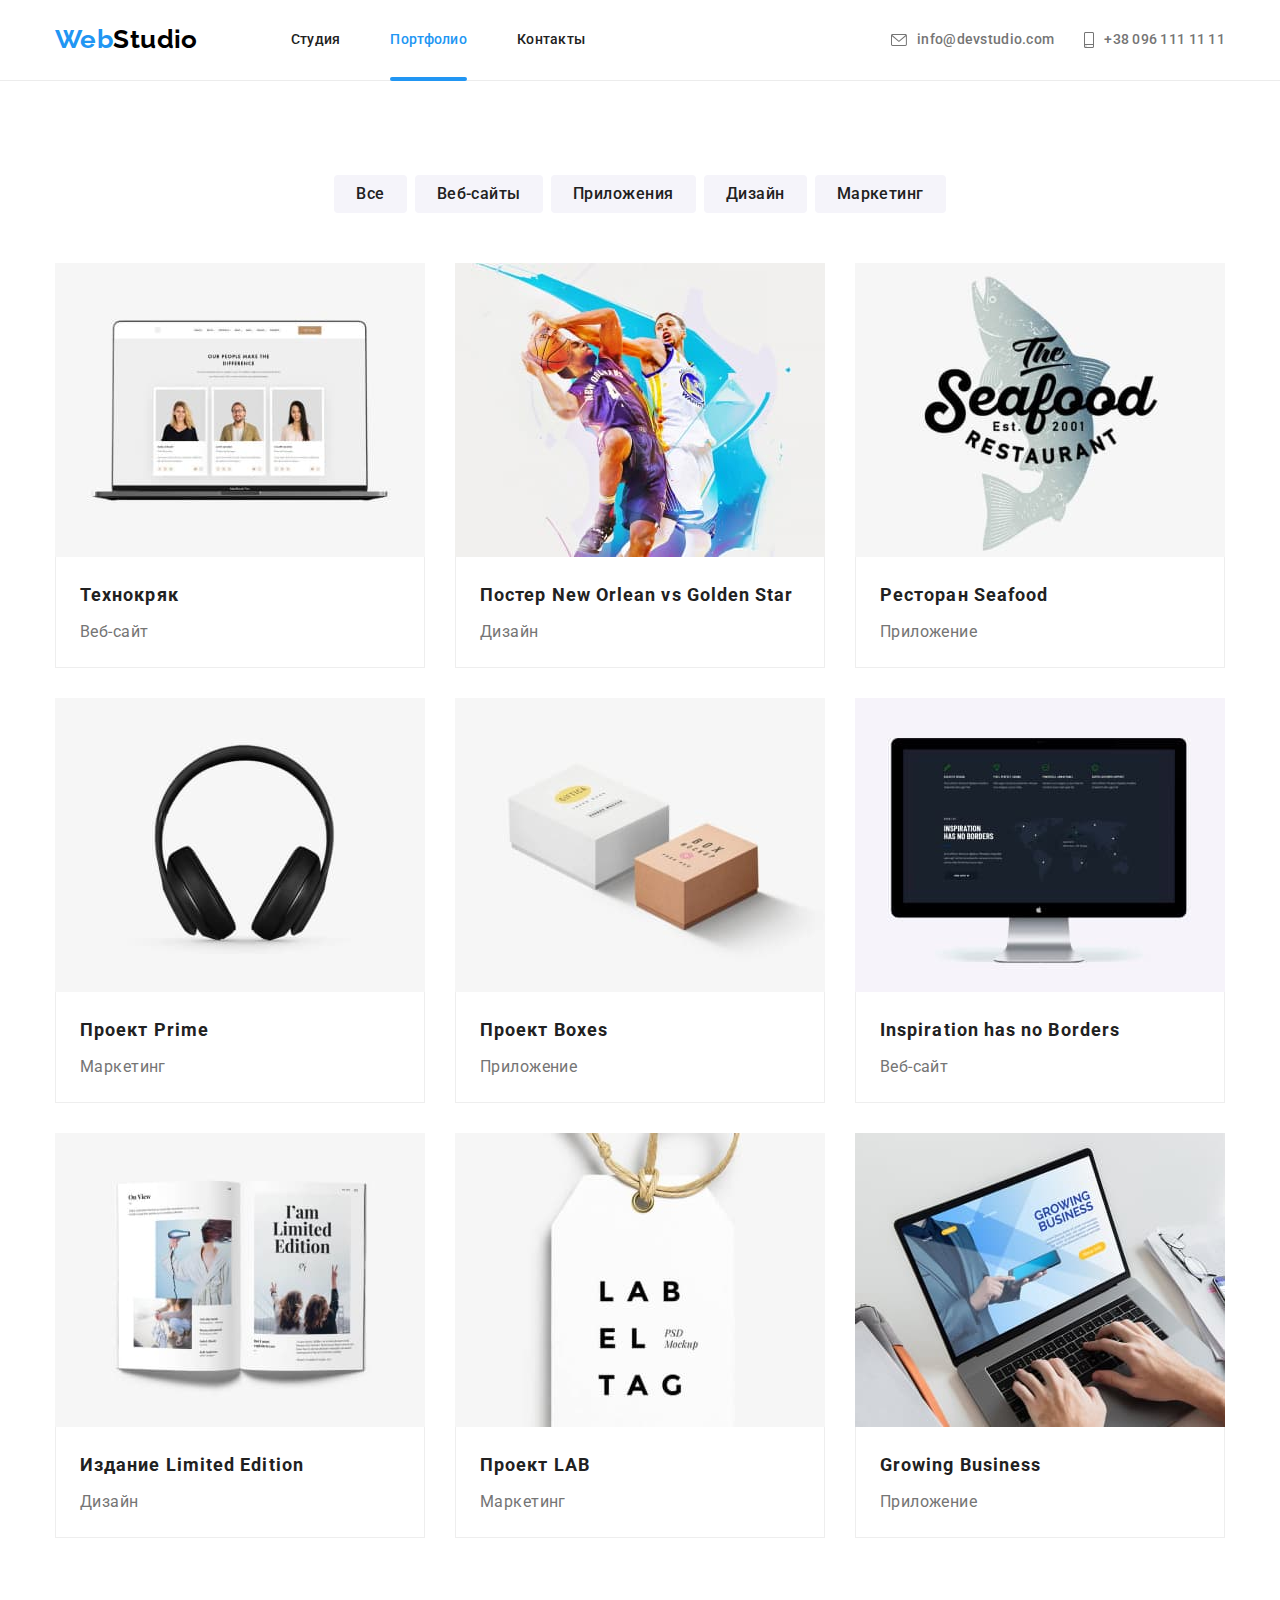
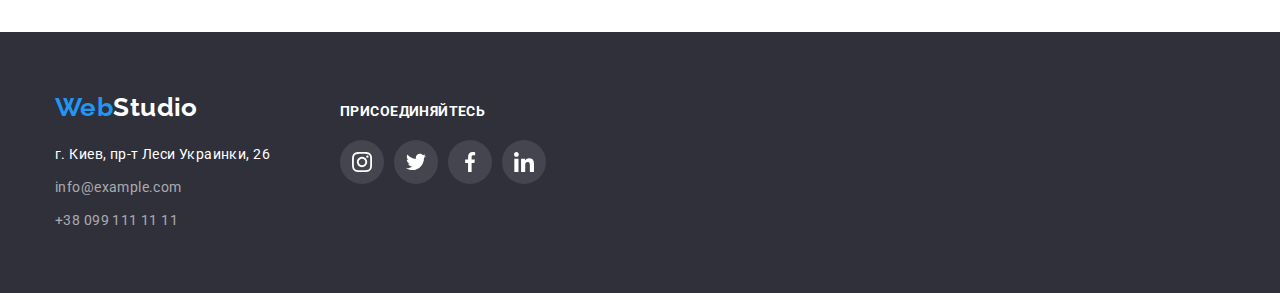
==== portfolio.html @ 89143c8e "start home work 6" ====
<!DOCTYPE html>
<html lang="ru">
    <head>
        <meta charset="UTF-8" />
        <meta http-equiv="X-UA-Compatible" content="IE=edge" />
        <meta name="viewport" content="width=device-width, initial-scale=1.0" />
        <title>PORTFOLIO</title>
        <link rel="preconnect" href="https://fonts.googleapis.com" />
        <link rel="preconnect" href="https://fonts.gstatic.com" crossorigin />
        <link
            href="https://fonts.googleapis.com/css2?family=Raleway:wght@700&family=Roboto:wght@400;500;700;900&display=swap"
            rel="stylesheet"
        />
        <link
            rel="stylesheet"
            href="https://cdnjs.cloudflare.com/ajax/libs/modern-normalize/1.1.0/modern-normalize.min.css"
        />
        <link rel="stylesheet" href="./css/style.css" />
    </head>
    <body>
        <header class="header">
            <div class="container header-content">
                <nav class="navigation">
                    <a class="logo" href="./index.html">
                        <span class="blue-logo">Web</span>Studio
                    </a>

                    <ul class="site-nav list">
                        <li class="item">
                            <a class="site-nav-link" href="./index.html">Студия</a>
                        </li>

                        <li class="item">
                            <a class="site-nav-link activ" href="./portfolio.html">Портфолио</a>
                        </li>

                        <li class="item">
                            <a class="site-nav-link" href="">Контакты</a>
                        </li>
                    </ul>
                </nav>
                <ul class="contacts list">
                    <li class="item">
                        <a class="contacts-link" href="mailto:info@devstudio.com">
                            <svg class="link-icon" width="16" height="12">
                                <use href="./images/symbol-defs.svg#icon-envelope"></use>
                            </svg>
                            info@devstudio.com
                        </a>
                    </li>

                    <li class="item">
                        <a class="contacts-link" href="tel:+380961111111">
                            <svg class="link-icon phone" width="10" height="16">
                                <use href="./images/symbol-defs.svg#icon-smartphone"></use>
                            </svg>
                            +38 096 111 11 11
                        </a>
                    </li>
                </ul>
            </div>
        </header>
        <main>
            <section class="section">
                <div class="container">
                    <ul class="filters list">
                        <li class="item">
                            <button class="filter-button" type="button">Все</button>
                        </li>
                        <li class="item">
                            <button class="filter-button" type="button">Веб-сайты</button>
                        </li>
                        <li class="item">
                            <button class="filter-button" type="button">Приложения</button>
                        </li>
                        <li class="item">
                            <button class="filter-button" type="button">Дизайн</button>
                        </li>
                        <li class="item">
                            <button class="filter-button" type="button">Маркетинг</button>
                        </li>
                    </ul>
                    <ul class="card-set list">
                        <li class="item">
                            <div class="card-thumb">
                                <img src="./images/technocrack.jpg" alt="веб-сайт Технокряк " />
                                <div class="card-overlay">
                                    <p class="card-overlay-text">
                                        Ресурс предлагает комплексные предложения с разным уровнем
                                        функционала и сервисов. Все это позволит посетителю получить
                                        исчерпывающие сведения о компании или частном лице.
                                    </p>
                                </div>
                            </div>

                            <div class="project-card">
                                <h2 class="project-title">Технокряк</h2>
                                <p class="project-text">Веб-сайт</p>
                            </div>
                        </li>

                        <li class="item">
                            <div class="card-thumb">
                                <img src="./images/poster.jpg" alt="два баскетболиста" />
                                <div class="card-overlay">
                                    <p class="card-overlay-text">
                                        Ресурс предлагает комплексные предложения с разным уровнем
                                        функционала и сервисов. Все это позволит посетителю получить
                                        исчерпывающие сведения о компании или частном лице.
                                    </p>
                                </div>
                            </div>
                            <div class="project-card">
                                <h2 class="project-title">Постер New Orlean vs Golden Star</h2>
                                <p class="project-text">Дизайн</p>
                            </div>
                        </li>

                        <li class="item">
                            <div class="card-thumb">
                                <img src="./images/seafood.jpg" alt="" />
                                <div class="card-overlay">
                                    <p class="card-overlay-text">
                                        Ресурс предлагает комплексные предложения с разным уровнем
                                        функционала и сервисов. Все это позволит посетителю получить
                                        исчерпывающие сведения о компании или частном лице.
                                    </p>
                                </div>
                            </div>
                            <div class="project-card">
                                <h2 class="project-title">Ресторан Seafood</h2>
                                <p class="project-text">Приложение</p>
                            </div>
                        </li>

                        <li class="item">
                            <div class="card-thumb">
                                <img src="./images/prime.jpg" alt="" />
                                <div class="card-overlay">
                                    <p class="card-overlay-text">
                                        Ресурс предлагает комплексные предложения с разным уровнем
                                        функционала и сервисов. Все это позволит посетителю получить
                                        исчерпывающие сведения о компании или частном лице.
                                    </p>
                                </div>
                            </div>
                            <div class="project-card">
                                <h2 class="project-title">Проект Prime</h2>
                                <p class="project-text">Маркетинг</p>
                            </div>
                        </li>

                        <li class="item">
                            <div class="card-thumb">
                                <img src="./images/boxes.jpg" alt="" />
                                <div class="card-overlay">
                                    <p class="card-overlay-text">
                                        Ресурс предлагает комплексные предложения с разным уровнем
                                        функционала и сервисов. Все это позволит посетителю получить
                                        исчерпывающие сведения о компании или частном лице.
                                    </p>
                                </div>
                            </div>
                            <div class="project-card">
                                <h2 class="project-title">Проект Boxes</h2>
                                <p class="project-text">Приложение</p>
                            </div>
                        </li>

                        <li class="item">
                            <div class="card-thumb">
                                <img src="./images/inspiration.jpg" alt="" />
                                <div class="card-overlay">
                                    <p class="card-overlay-text">
                                        Ресурс предлагает комплексные предложения с разным уровнем
                                        функционала и сервисов. Все это позволит посетителю получить
                                        исчерпывающие сведения о компании или частном лице.
                                    </p>
                                </div>
                            </div>
                            <div class="project-card">
                                <h2 class="project-title" lang="en">Inspiration has no Borders</h2>
                                <p class="project-text">Веб-сайт</p>
                            </div>
                        </li>

                        <li class="item">
                            <div class="card-thumb">
                                <img src="./images/limited-edition.jpg" alt="книги" />
                                <div class="card-overlay">
                                    <p class="card-overlay-text">
                                        Ресурс предлагает комплексные предложения с разным уровнем
                                        функционала и сервисов. Все это позволит посетителю получить
                                        исчерпывающие сведения о компании или частном лице.
                                    </p>
                                </div>
                            </div>
                            <div class="project-card">
                                <h2 class="project-title">Издание Limited Edition</h2>
                                <p class="project-text">Дизайн</p>
                            </div>
                        </li>

                        <li class="item">
                            <div class="card-thumb">
                                <img src="./images/lab.jpg" alt="" />
                                <div class="card-overlay">
                                    <p class="card-overlay-text">
                                        Ресурс предлагает комплексные предложения с разным уровнем
                                        функционала и сервисов. Все это позволит посетителю получить
                                        исчерпывающие сведения о компании или частном лице.
                                    </p>
                                </div>
                            </div>
                            <div class="project-card">
                                <h2 class="project-title">Проект LAB</h2>
                                <p class="project-text">Маркетинг</p>
                            </div>
                        </li>

                        <li class="item">
                            <div class="card-thumb">
                                <img src="./images/growing.jpg" alt="" />
                                <div class="card-overlay">
                                    <p class="card-overlay-text">
                                        Ресурс предлагает комплексные предложения с разным уровнем
                                        функционала и сервисов. Все это позволит посетителю получить
                                        исчерпывающие сведения о компании или частном лице.
                                    </p>
                                </div>
                            </div>
                            <div class="project-card">
                                <h2 class="project-title" lang="en">Growing Business</h2>
                                <p class="project-text">Приложение</p>
                            </div>
                        </li>
                    </ul>
                </div>
            </section>
        </main>
        <!-- footer -->
        <footer class="footer">
            <div class="container main-footer">
                <div class="address-block">
                    <a class="logo-footer" href="./index.html">
                        <span class="blue-logo">Web</span>Studio
                    </a>
                    <address class="address">
                        <ul class="address-list list">
                            <li class="item">
                                <a
                                    class="link white"
                                    href="https://www.google.com/maps/place/%D0%B1%D1%83%D0%BB.+%D0%9B%D0%B5%D1%81%D0%B8+%D0%A3%D0%BA%D1%80%D0%B0%D0%B8%D0%BD%D0%BA%D0%B8,+26,+%D0%9A%D0%B8%D0%B5%D0%B2,+02000/@50.4265807,30.5361971,17z/data=!4m13!1m7!3m6!1s0x40d4cf0e033ecbe9:0x57a4dffefec77da0!2z0LHRg9C7LiDQm9C10YHQuCDQo9C60YDQsNC40L3QutC4LCAyNiwg0JrQuNC10LIsIDAyMDAw!3b1!8m2!3d50.4265807!4d30.5383858!3m4!1s0x40d4cf0e033ecbe9:0x57a4dffefec77da0!8m2!3d50.4265807!4d30.5383858"
                                >
                                    г. Киев, пр-т Леси Украинки, 26
                                </a>
                            </li>

                            <li class="item">
                                <a class="link" href="mailto:info@example.com">info@example.com</a>
                            </li>

                            <li class="item">
                                <a class="link" href="tel:+380991111111">+38 099 111 11 11</a>
                            </li>
                        </ul>
                    </address>
                </div>

                <div class="join-block">
                    <p class="join-title">присоединяйтесь</p>
                    <ul class="socials list">
                        <li class="item">
                            <a class="link" href="">
                                <svg class="icon" width="20" height="20">
                                    <use href="./images/symbol-defs.svg#icon-instagram"></use>
                                </svg>
                            </a>
                        </li>

                        <li class="item">
                            <a class="link" href="">
                                <svg class="icon" width="20" height="20">
                                    <use href="./images/symbol-defs.svg#icon-twitter"></use>
                                </svg>
                            </a>
                        </li>

                        <li class="item">
                            <a class="link" href="">
                                <svg class="icon" width="20" height="20">
                                    <use href="./images/symbol-defs.svg#icon-facebook"></use>
                                </svg>
                            </a>
                        </li>

                        <li class="item">
                            <a class="link" href="">
                                <svg class="icon" width="20" height="20">
                                    <use href="./images/symbol-defs.svg#icon-linkedin"></use>
                                </svg>
                            </a>
                        </li>
                    </ul>
                </div>
            </div>
        </footer>
    </body>
</html>
---- css/style.css ----
:root {
    --main-text-color: #757575;
    --accent-text-color: #2196f3;
    --background-color-hero: #2f303a;
    --title-text-color: #212121;
    --white-color: #ffffff;
    --black-color: #000000;
    --footer-text-color: rgba(255, 255, 255, 0.6);
    --filter-background: #f5f4fa;
    --header-line: #ececec;
    --social-color: #afb1b8;
    --cards-overlay-color: rgba(33, 150, 243, 0.9);
}
body {
    background-color: #ffffff;
    color: var(--main-text-color);
    font-family: 'Roboto', 'Arial', sans-serif;
    font-size: 14px;
    font-weight: 400;
    letter-spacing: 0.03em;
    line-height: 1.14;
}

h1,
h2,
h3,
h4,
h5,
h6,
p {
    margin: 0;
    padding: 0;
}

/* обнуляет оформление для ul */
.list {
    list-style: none;
    padding: 0;
    margin: 0;
}
.container {
    width: 1200px;
    padding-left: 15px;
    padding-right: 15px;
    margin: 0 auto;
}

/* Header */
.header {
    border-bottom: 1px solid var(--header-line);
}

.header-content {
    display: flex;
    align-items: center;
}

/* Лого  */

.blue-logo {
    color: var(--accent-text-color);
}
.logo {
    padding-top: 24px;
    padding-bottom: 25px;

    color: var(--black-color);
    font-family: 'Raleway';
    font-style: normal;
    font-weight: 700;
    font-size: 26px;
    line-height: 1.19;
    text-decoration: none;
}

/* Навигация */

.navigation {
    display: flex;
}

.site-nav {
    display: flex;
    margin-left: 93px;
    margin-bottom: -1px;
}

.site-nav .item:not(:last-child) {
    margin-right: 50px;
}

.site-nav-link {
    display: block;
    padding-top: 32px;

    color: var(--title-text-color);
    font-weight: 500;
    letter-spacing: 0.02em;
    text-decoration: none;

    transition: color 250ms cubic-bezier(0.4, 0, 0.2, 1);
}

.site-nav-link:hover,
.site-nav-link:focus {
    color: var(--accent-text-color);
}

.activ {
    color: var(--accent-text-color);
}

.site-nav-link.activ::after {
    content: '';
    display: block;

    width: 100%;
    height: 4px;
    margin-top: 29px;

    background: var(--accent-text-color);
    border-radius: 2px;
}

/* Контакты */

.contacts {
    display: flex;
    margin-left: auto;
}
.contacts .item:not(:last-child) {
    margin-right: 30px;
}

.link-icon {
    margin-right: 10px;
    fill: currentColor;
}

.phone {
    fill: currentColor;
}
.contacts-link {
    display: flex;
    align-items: center;

    padding-top: 20px;
    padding-bottom: 20px;

    color: var(--main-text-color);
    font-weight: 500;
    letter-spacing: 0.02em;
    text-decoration: none;
    fill: var(--main-text-color);

    transition: color 250ms cubic-bezier(0.4, 0, 0.2, 1), fill 250ms cubic-bezier(0.4, 0, 0.2, 1);
}

.contacts-link:hover,
.contacts-link:focus {
    color: var(--accent-text-color);
    fill: var(--accent-text-color);
}

/* MAIN*/

/* section HERO */

.hero {
    padding-top: 200px;
    padding-bottom: 200px;
    text-align: center;
    background-color: var(--background-color-hero);
    max-width: 1600px;
    min-height: 600px;
    margin-right: auto;
    margin-left: auto;
    background-image: linear-gradient(to right, rgba(47, 48, 58, 0.4), rgba(47, 48, 58, 0.4)),
        url('../images/hero-back.jpg');
    background-repeat: no-repeat;
    background-position: center;
}

.hero-title {
    margin: 0 auto 30px auto;

    color: var(--white-color);
    font-weight: 900;
    font-size: 44px;
    line-height: 1.36;
    text-transform: uppercase;
    letter-spacing: 0.06em;
    max-width: 696px;
}
.hero-button,
.form-btn {
    border-radius: 4px;
    padding: 10px 32px;
    border: 0;
    min-width: 200px;
    color: var(--white-color);
    background-color: var(--accent-text-color);
    font-family: 'Roboto';
    font-weight: 700;
    font-size: 16px;
    line-height: 1.88;
    letter-spacing: 0.06em;
    cursor: pointer;
    box-shadow: 0px 4px 4px rgba(0, 0, 0, 0.15);
}

.backdrop {
    position: fixed;

    top: 0;
    left: 0;
    right: 0;
    bottom: 0;
    background: rgba(0, 0, 0, 0.2);

    opacity: 1;
    visibility: visible;
    transition: opacity 300ms cubic-bezier(0.4, 0, 0.2, 1),
        visibility 300ms cubic-bezier(0.4, 0, 0.2, 1);
}

.backdrop.is-hidden {
    opacity: 0;
    pointer-events: none;
    visibility: hidden;
}

.backdrop.is-hidden .modal {
    transform: translate(-50%, -50%) scale(0) rotate(0deg);
}

.modal {
    position: absolute;
    top: 50%;
    left: 50%;
    padding: 40px;
    text-align: center;

    min-width: 528px;
    min-height: 581px;

    box-shadow: 0px 1px 3px rgba(0, 0, 0, 0.12), 0px 1px 1px rgba(0, 0, 0, 0.14),
        0px 2px 1px rgba(0, 0, 0, 0.2);
    border-radius: 4px;
    background-color: var(--white-color);

    transform: translate(-50%, -50%) scale(1) rotate(360deg);
    transition: transform 500ms cubic-bezier(0.4, 0, 0.2, 1);
}

.modal-btn {
    position: absolute;
    top: 8px;
    right: 8px;

    width: 30px;
    height: 30px;
    background-color: var(--white-color);
    border: 1px solid rgba(0, 0, 0, 0.1);
    border-radius: 50%;
}

.modal-btn-icon {
    position: absolute;
    top: 50%;
    left: 50%;
    transform: translate(-50%, -50%);
}
.modal-text {
    font-weight: 700;
    font-size: 20px;
    line-height: 1.15;
    padding-bottom: 12px;

    color: var(--title-text-color);
}

/* ------Modal Form */

.form-textarea {
    resize: none;
}

/*  ------------section FEATURES  */

.section {
    padding-top: 94px;
    padding-bottom: 94px;
}

.features {
    padding-top: 94px;
}

/*  логический заголовок */

.visually-hidden {
    position: absolute;
    width: 1px;
    height: 1px;
    margin: -1px;
    border: 0;
    padding: 0;
    white-space: nowrap;
    clip-path: inset(100%);
    clip: rect(0 0 0 0);
    overflow: hidden;
}

.advantages-list {
    display: flex;
}

.advantages-list .item {
    width: 270px;
}

.advantages-list .item:not(:last-child) {
    margin-right: 30px;
}

.features-logo {
    display: flex;
    align-items: center;
    justify-content: center;

    background-color: var(--filter-background);
    height: 120px;
    border-radius: 4px;
    margin-bottom: 30px;
}

.advantages-title {
    margin-bottom: 10px;

    font-size: 14px;
    color: var(--title-text-color);
    font-weight: 700;
    text-transform: uppercase;
}

.advantages-text {
    line-height: 1.71;
}

/* Section Чем мы занимаемся */

.section-title {
    color: var(--title-text-color);
    font-weight: 700;
    font-size: 36px;
    line-height: 1.16;
    text-align: center;
    margin-bottom: 50px;
}
.products {
    display: flex;
}
.products img {
    display: block;
}
.product-item {
    position: relative;
}
.lable {
    position: absolute;
    left: 0;
    bottom: 0;
    width: 100%;
    text-align: center;

    background: rgba(47, 48, 58, 0.8);
}

.product-title {
    display: inline-block;
    padding-top: 27px;
    padding-bottom: 27px;
    font-weight: 700;
    font-size: 14px;
    line-height: 1.14;
    letter-spacing: 0.03em;
    text-transform: uppercase;

    color: var(--white-color);
}

.products .product-item:not(:last-child) {
    margin-right: 30px;
}

/* ------------OUR TEAM--- */

.back-color-section {
    background-color: var(--filter-background);
}
.team {
    display: flex;
    text-align: center;
}
.team img {
    display: block;
}
.team .item:not(:last-child) {
    margin-right: 30px;
}

.team .item {
    background-color: var(--white-color);
    box-shadow: 0px 1px 3px rgba(0, 0, 0, 0.12), 0px 1px 1px rgba(0, 0, 0, 0.14),
        0px 2px 1px rgba(0, 0, 0, 0.2);
    border-radius: 0px 0px 4px 4px;
}

.team-title,
.team-text {
    font-size: 16px;
    line-height: 1.19;
}

.team-title {
    margin-bottom: 10px;

    color: var(--title-text-color);
    font-weight: 500;
}
.team-text {
    margin-bottom: 16px;
}
.team-card {
    padding-top: 30px;
    padding-bottom: 30px;
}
/* --------Socials--- */
.team-social-links {
    display: flex;
    justify-content: center;
}

.team-social-links a {
    display: flex;
    justify-content: center;
    align-items: center;

    width: 44px;
    height: 44px;
    border-radius: 50%;
    fill: var(--social-color);
    transition: background-color 250ms cubic-bezier(0.4, 0, 0.2, 1),
        fill 250ms cubic-bezier(0.4, 0, 0.2, 1);
}

.team-social-links li:not(:last-child) {
    margin-right: 10px;
}

.team-card-icon {
    display: block;

    color: currentColor;
}
.team-social-links a:hover,
.team-social-links a:focus {
    background-color: var(--accent-text-color);
    fill: var(--white-color);
}

/* ----------Clients---- */

.clients {
    display: flex;
}

.client-item:not(:last-child) {
    margin-right: 30px;
}

.client-link {
    display: flex;
    justify-content: center;
    align-items: center;
    width: 170px;
    height: 92px;
    border-radius: 4px;
    border: 1px solid var(--social-color);
    color: var(--social-color);

    transition: color 250ms cubic-bezier(0.4, 0, 0.2, 1),
        border-color 250ms cubic-bezier(0.4, 0, 0.2, 1);
}

.client-icon {
    fill: currentColor;
}
.client-link:hover,
.client-link:focus {
    border-color: var(--accent-text-color);
    color: var(--accent-text-color);
}

/*--------------------> FOOTER--- */

.footer {
    padding-top: 60px;
    padding-bottom: 60px;

    background-color: var(--background-color-hero);
}

.main-footer {
    display: flex;
}

/* ---------Address block---- */

.address-block {
    margin-right: 70px;
}

/* ---------->LOGO */
.logo-footer {
    display: inline-block;
    margin-bottom: 20px;

    color: var(--white-color);
    text-decoration: none;
    font-family: 'Raleway';
    font-weight: 700;
    font-size: 26px;
    line-height: 1.19;
}
/* -------Address links */

.address-list .link {
    text-decoration: none;
    font-style: normal;
    line-height: 1.71;
    color: var(--footer-text-color);

    transition: color 250ms cubic-bezier(0.4, 0, 0.2, 1);
}
.link.white {
    color: var(--white-color);
}

.address-list .link:hover,
.address-list .link:focus {
    color: var(--accent-text-color);
}

.address-list .item:not(:last-child) {
    margin-bottom: 9px;
}
/* ------------------JOIN-US---------- */

.join-block {
    margin-top: 12px;
}

.join-title,
.form-title {
    margin-bottom: 20px;

    color: var(--white-color);
    text-transform: uppercase;
    font-weight: 700;
}
/* ----------Socials links */
.socials {
    display: flex;
}

.socials .item:not(:last-child) {
    margin-right: 10px;
}

.socials .link {
    display: flex;
    justify-content: center;
    align-items: center;
    width: 44px;
    height: 44px;
    border-radius: 50%;
    background-color: rgba(255, 255, 255, 0.1);

    transition: background-color 250ms cubic-bezier(0.4, 0, 0.2, 1);
}

.socials .link:hover,
.socials .link:focus {
    background-color: var(--accent-text-color);
}

.icon {
    fill: var(--white-color);
}
/* -----------Footer Form--- */

.form-block {
    margin-left: 93px;
    margin-top: 12px;
}

.form-thumb {
    display: flex;
    align-items: center;
}
.form-btn {
}

/* ----------------PAGE 2 PORTFOLIO--------------- */

/* >>>>>>>>BUTTONS<<<<<<*/

.filters {
    display: flex;
    justify-content: center;
    margin-bottom: 50px;
}

.filters .item:not(:last-child) {
    margin-right: 8px;
}

.filter-button {
    border-radius: 4px;
    border: transparent;
    padding: 6px 22px;

    color: var(--title-text-color);
    background-color: var(--filter-background);
    font-weight: 500;
    font-size: 16px;
    line-height: 1.62;
    letter-spacing: 0.03em;
    cursor: pointer;
    font-family: 'Roboto';

    transition: color 250ms cubic-bezier(0.4, 0, 0.2, 1),
        background-color 250ms cubic-bezier(0.4, 0, 0.2, 1),
        box-shadow 250ms cubic-bezier(0.4, 0, 0.2, 1);
}

.filter-button:hover,
.filter-button:focus {
    color: var(--white-color);
    background-color: var(--accent-text-color);
    box-shadow: 0px 3px 1px rgba(0, 0, 0, 0.1), 0px 1px 2px rgba(0, 0, 0, 0.08),
        0px 2px 2px rgba(0, 0, 0, 0.12);
}

/* PROJECTS */

.card-set {
    display: flex;
    flex-wrap: wrap;
    margin-top: -30px;
    margin-left: -30px;
}

.card-set .item {
    margin-top: 30px;
    margin-left: 30px;
    flex-basis: calc(100% / 3 - 30px);

    transition: box-shadow 250ms cubic-bezier(0.4, 0, 0.2, 1);
}

.card-set .item:hover {
    box-shadow: 0px 1px 1px rgba(0, 0, 0, 0.12), 0px 4px 4px rgba(0, 0, 0, 0.06),
        1px 4px 6px rgba(0, 0, 0, 0.16);
}

.card-set img {
    display: block;
    max-width: 100%;
}

.card-thumb {
    position: relative;
    overflow: hidden;
}

.card-overlay {
    position: absolute;
    left: 0;
    top: 0;
    bottom: 0;
    right: 0;
    background-color: var(--cards-overlay-color);

    transform: translateY(100%);
    transition: transform 250ms cubic-bezier(0.4, 0, 0.2, 1);
}

.card-set .item:hover .card-overlay {
    transform: translateY(0%);
}
.project-card {
    padding: 20px 24px;
    border: 1px solid #eeeeee;
    border-top: 0;
}
.card-overlay-text {
    padding: 63px 24px;

    font-size: 18px;
    line-height: 1.56;
    color: var(--white-color);
}

.project-title {
    margin-bottom: 4px;

    color: var(--title-text-color);
    font-weight: 700;
    font-size: 18px;
    line-height: 2;
    letter-spacing: 0.06em;
}

.project-text {
    font-size: 16px;
    line-height: 1.88;
}
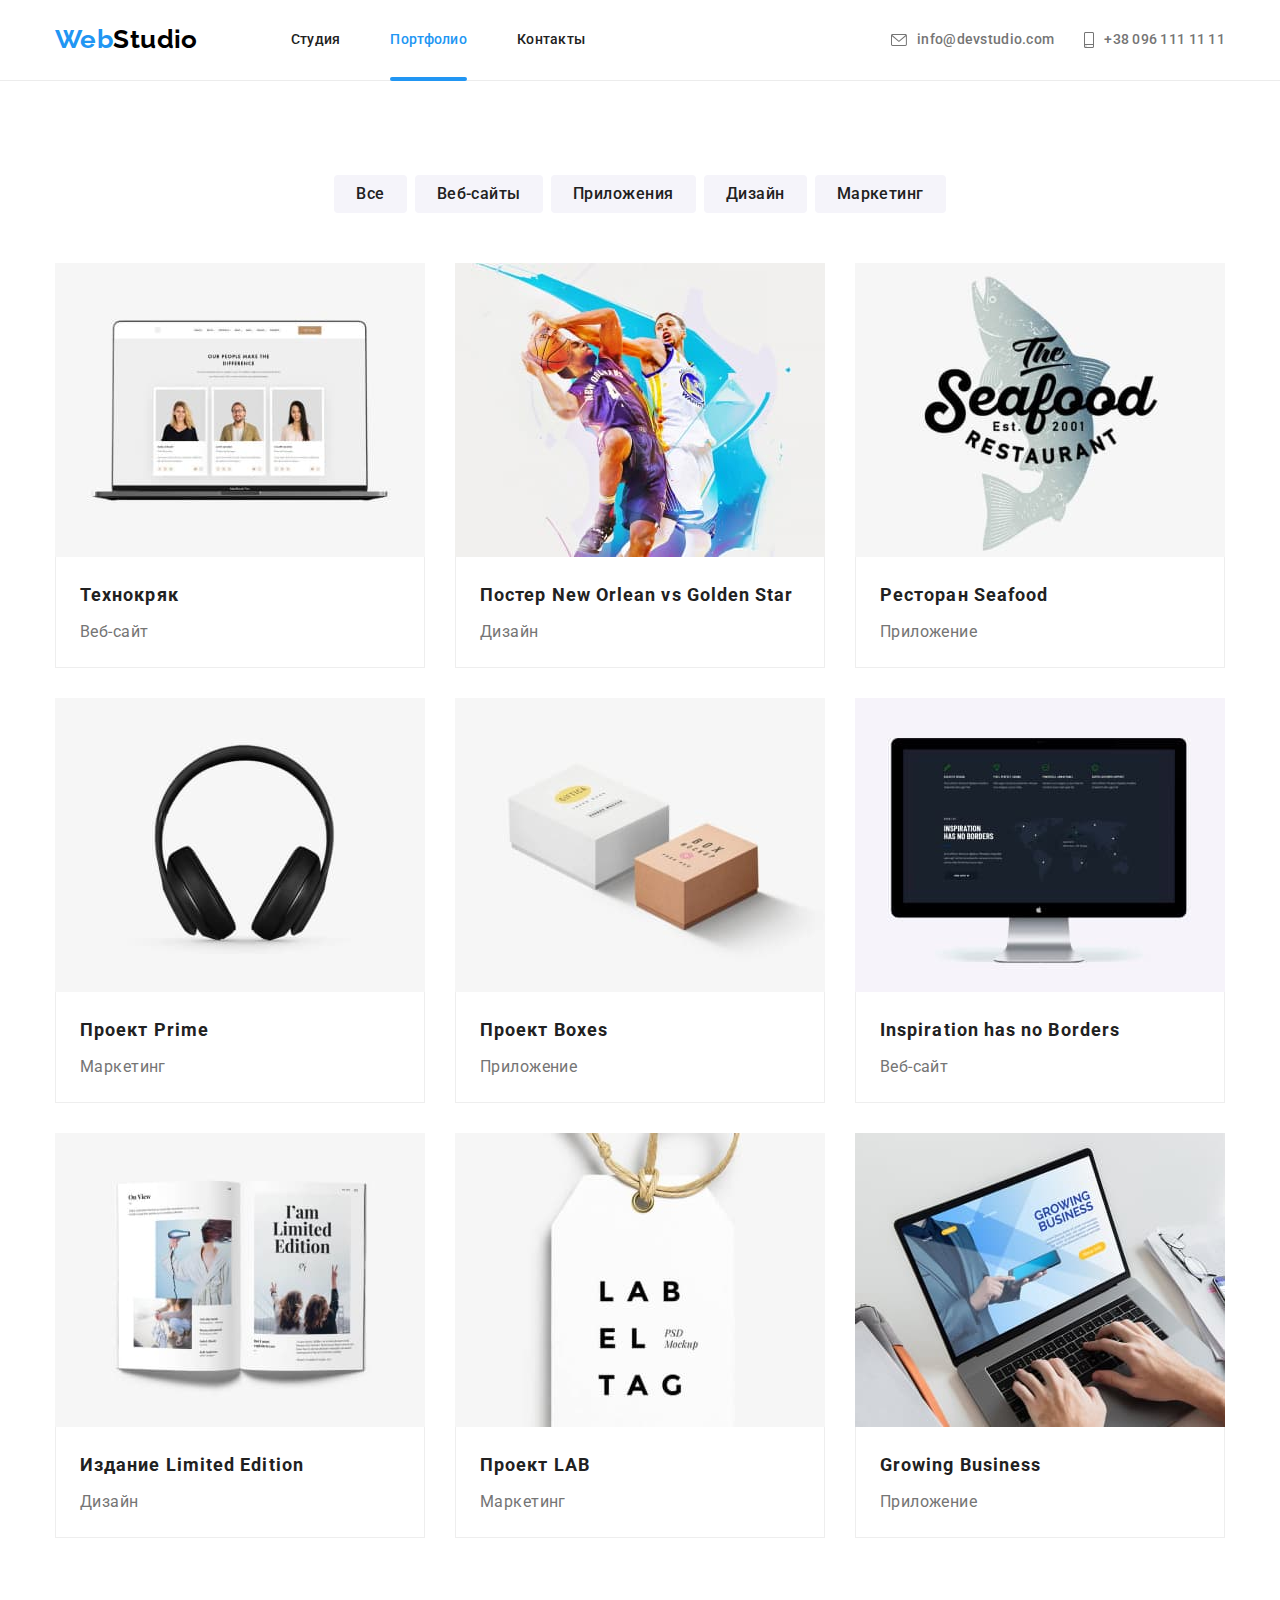
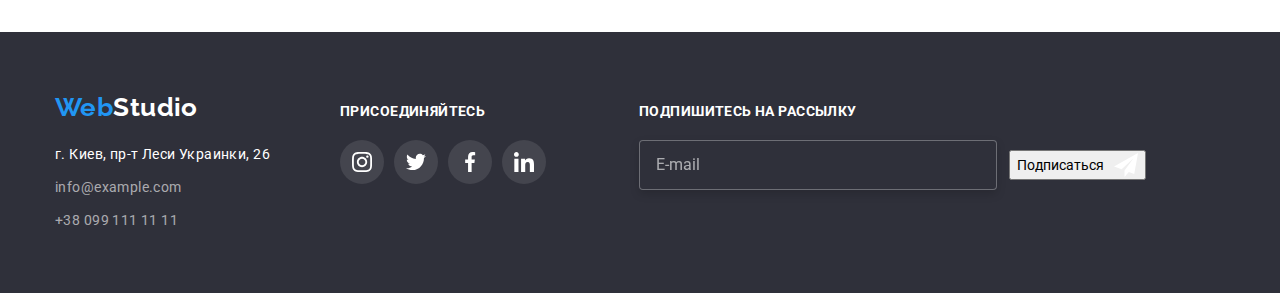
==== commit b3db828d: "form design" ====
--- a/portfolio.html
+++ b/portfolio.html
@@ -303,6 +303,26 @@
                         </li>
                     </ul>
                 </div>
+
+                <div class="form-block">
+                    <p class="form-title">Подпишитесь на рассылку</p>
+                    <div class="form-thumb">
+                        <form class="join-form">
+                            <input
+                                type="email"
+                                name="mail"
+                                placeholder="E-mail"
+                                class="join-form-input"
+                            />
+                        </form>
+
+                        <button type="submit" class="primary-button footer-btn">
+                            Подписаться<svg class="form-btn-icon" width="24" height="24">
+                                <use href="./images/icons.svg#icon-telegram"></use>
+                            </svg>
+                        </button>
+                    </div>
+                </div>
             </div>
         </footer>
     </body>
--- a/css/style.css
+++ b/css/style.css
@@ -192,8 +192,7 @@
     letter-spacing: 0.06em;
     max-width: 696px;
 }
-.hero-button,
-.form-btn {
+.button {
     border-radius: 4px;
     padding: 10px 32px;
     border: 0;
@@ -211,7 +210,7 @@
 
 .backdrop {
     position: fixed;
-
+    z-index: 1;
     top: 0;
     left: 0;
     right: 0;
@@ -236,9 +235,10 @@
 
 .modal {
     position: absolute;
+
     top: 50%;
     left: 50%;
-    padding: 40px;
+    padding-top: 40px;
     text-align: center;
 
     min-width: 528px;
@@ -269,21 +269,114 @@
     position: absolute;
     top: 50%;
     left: 50%;
+
     transform: translate(-50%, -50%);
-}
+    transition: fill 250ms cubic-bezier(0.4, 0, 0.2, 1);
+}
+
+.modal-btn:hover .modal-btn-icon,
+.modal-btn:focus .modal-btn-icon {
+    fill: var(--accent-text-color);
+}
+
 .modal-text {
     font-weight: 700;
     font-size: 20px;
     line-height: 1.15;
-    padding-bottom: 12px;
 
     color: var(--title-text-color);
 }
 
 /* ------Modal Form */
 
+.modal-form {
+    width: 100%;
+    padding-left: 40px;
+    padding-right: 40px;
+    margin-top: 12px;
+}
+.form-field {
+    display: flex;
+    align-items: start;
+    flex-direction: column;
+    margin-bottom: 10px;
+    position: relative;
+}
+
+.form-label {
+    font-size: 12px;
+    line-height: 1.17;
+    letter-spacing: 0.01em;
+    margin-bottom: 4px;
+}
+.form-input,
 .form-textarea {
+    display: flex;
+    width: 100%;
+    height: 40px;
+    padding: 0 0 0 42px;
+    outline: transparent;
+
+    border: 1px solid rgba(33, 33, 33, 0.2);
+    border-radius: 4px;
+
+    transition: border 250ms cubic-bezier(0.4, 0, 0.2, 1);
+}
+
+.form-icon {
+    position: absolute;
+    left: 12px;
+    top: 50%;
+    transition: fill 250ms cubic-bezier(0.4, 0, 0.2, 1);
+}
+
+.form-field:focus-within .form-input,
+.form-field:focus-within .form-textarea {
+    border: 1px solid var(--accent-text-color);
+}
+
+.form-field:focus-within .form-icon {
+    fill: #2196f3;
+}
+
+.form-textarea {
+    display: inline-block;
     resize: none;
+    height: 120px;
+    padding: 12px 16px;
+}
+
+.form-textarea::placeholder {
+    font-size: 12px;
+    line-height: 1.17;
+    letter-spacing: 0.01em;
+
+    color: rgba(117, 117, 117, 0.5);
+}
+
+.form-checkbox {
+    display: flex;
+    align-items: center;
+    margin-top: 20px;
+    margin-bottom: 30px;
+}
+.checkbox-input {
+}
+.checkbox-lable {
+    margin-left: 8px;
+    line-height: 1.71;
+}
+.checkbox-lable-link {
+    color: var(--accent-text-color);
+    text-decoration-line: underline;
+}
+.form-btn {
+    transition: background-color 250ms cubic-bezier(0.4, 0, 0.2, 1);
+}
+
+.form-btn:hover,
+.form-btn:focus {
+    background-color: #188ce8;
 }
 
 /*  ------------section FEATURES  */
@@ -610,7 +703,31 @@
     display: flex;
     align-items: center;
 }
-.form-btn {
+.footer-btn {
+    display: flex;
+    align-items: center;
+}
+
+.form-btn-icon {
+    margin-left: 10px;
+}
+.join-form-input {
+    width: 358px;
+    height: 50px;
+    padding: 15px 16px;
+    margin-right: 12px;
+    border: 1px solid rgba(255, 255, 255, 0.3);
+    box-sizing: border-box;
+    filter: drop-shadow(0px 4px 4px rgba(0, 0, 0, 0.15));
+    border-radius: 4px;
+    background-color: var(--background-color-hero);
+    color: var(--white-color);
+}
+
+.join-form-input::placeholder {
+    font-size: 16px;
+    line-height: 1.25;
+    color: rgba(255, 255, 255, 0.6);
 }
 
 /* ----------------PAGE 2 PORTFOLIO--------------- */
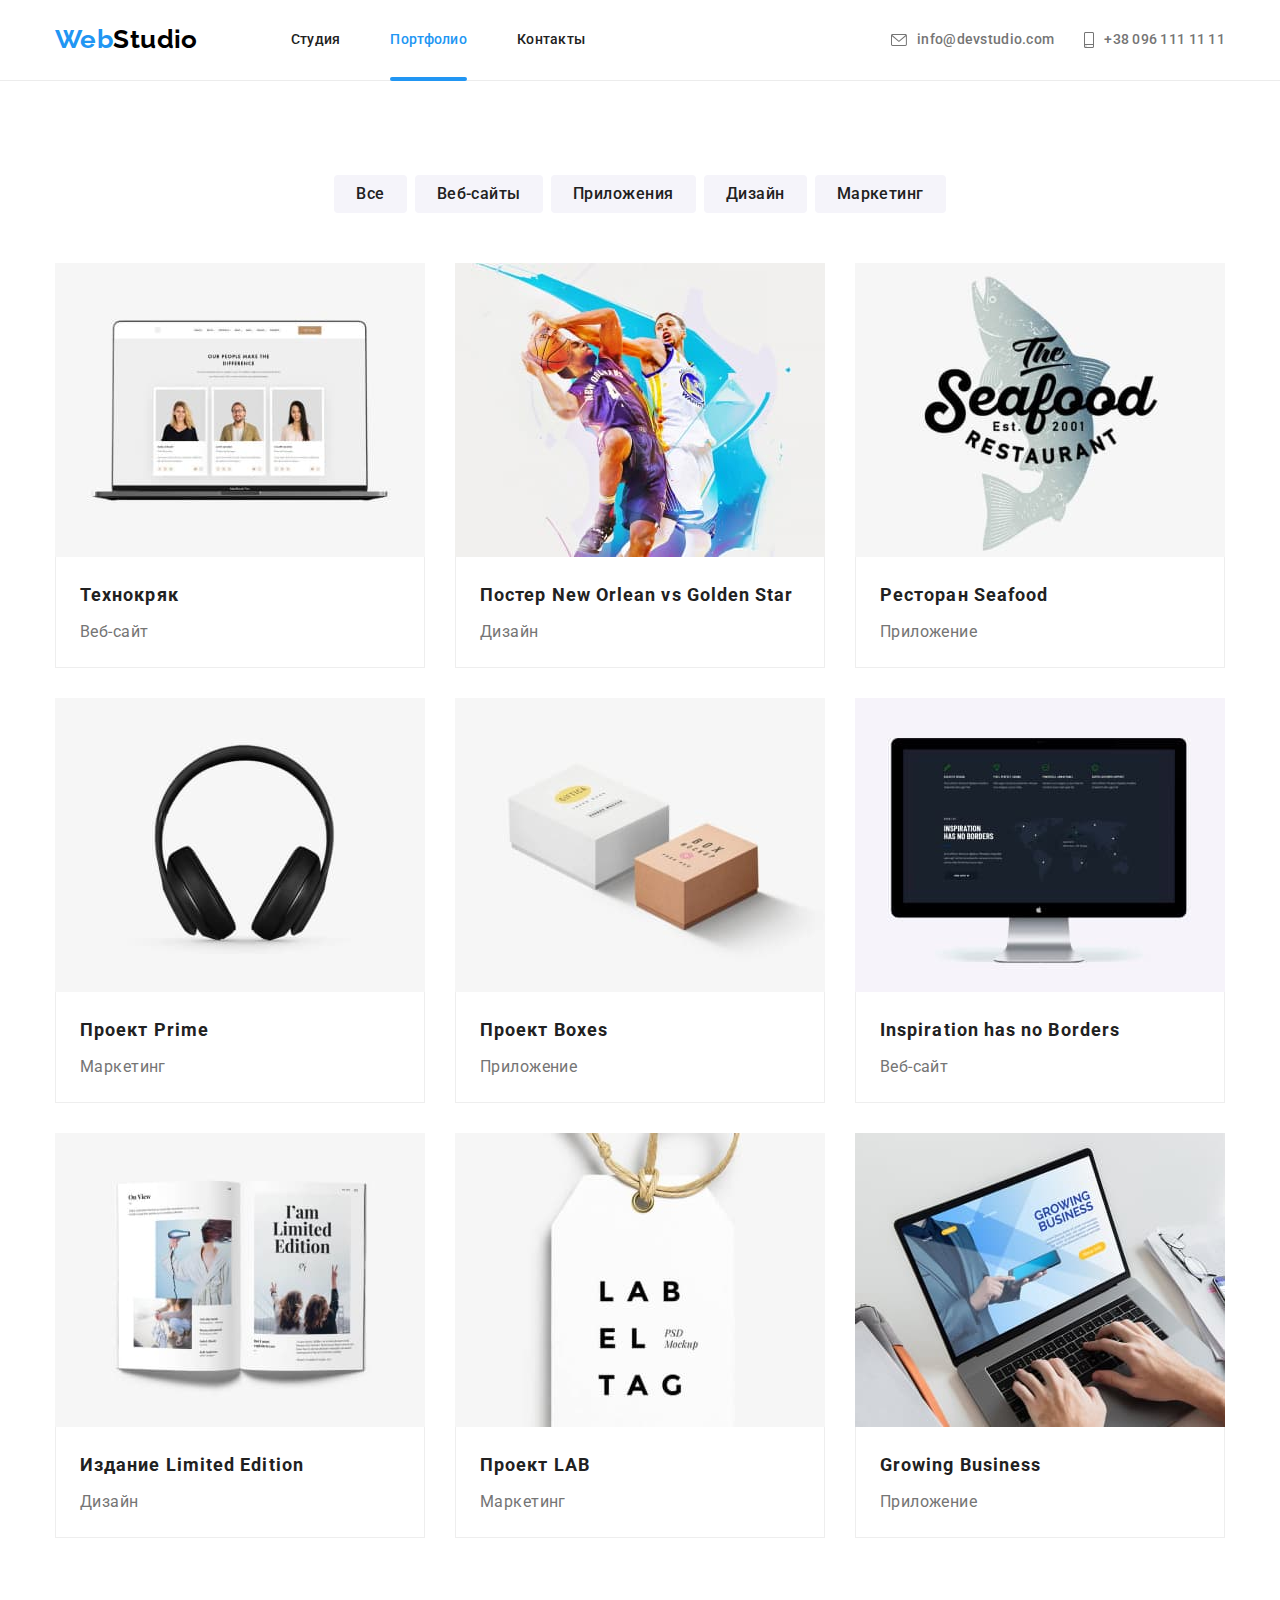
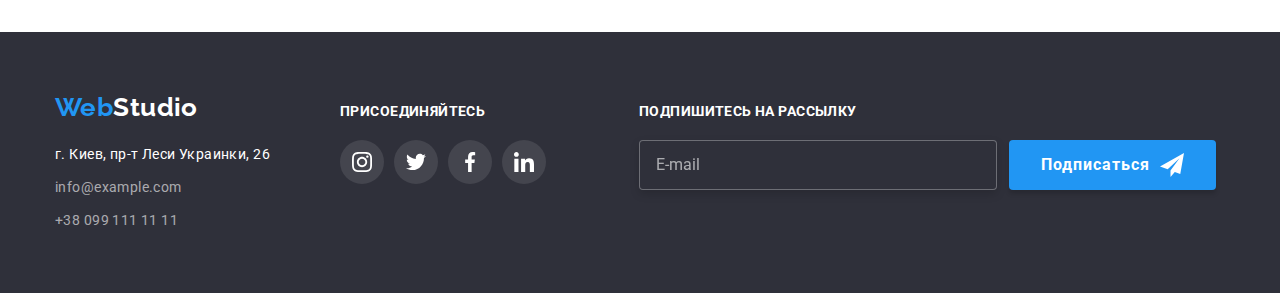
==== commit 361d6f85: "add button style portfolio" ====
--- a/portfolio.html
+++ b/portfolio.html
@@ -316,7 +316,7 @@
                             />
                         </form>
 
-                        <button type="submit" class="primary-button footer-btn">
+                        <button type="submit" class="button footer-btn">
                             Подписаться<svg class="form-btn-icon" width="24" height="24">
                                 <use href="./images/icons.svg#icon-telegram"></use>
                             </svg>
